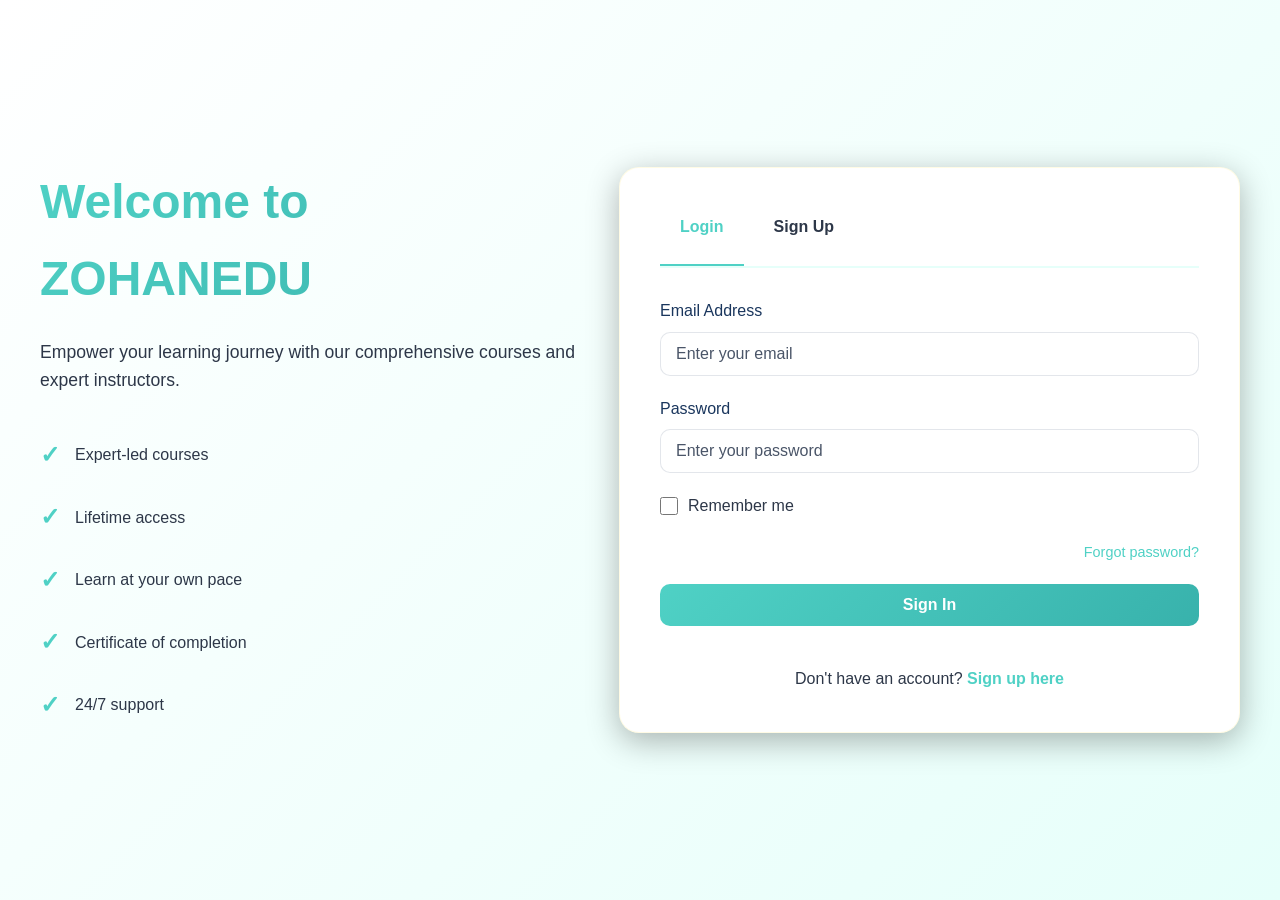
==== admin-dashboard.html @ fb6c00dd "ZOHANEDU: rebrand from NISPREEM, add policies, checkout popup, support email, logo Co-authored-by: C" ====
<!DOCTYPE html>
<html lang="en">
<head>
    <meta charset="UTF-8">
    <meta name="viewport" content="width=device-width, initial-scale=1.0">
    <title>ZOHANEDU</title>
    <link rel="stylesheet" href="styles.css">
    <style>
        .dashboard-container {
            display: flex;
            min-height: 100vh;
            background: var(--bg-darkest);
        }

        .sidebar {
            width: 280px;
            background: var(--bg-card);
            border-right: 1px solid rgba(255, 215, 0, 0.1);
            padding: 30px 0;
            position: fixed;
            left: 0;
            top: 0;
            height: 100vh;
            overflow-y: auto;
            z-index: 100;
        }

        .sidebar-header {
            padding: 0 20px 30px;
            border-bottom: 1px solid rgba(255, 215, 0, 0.1);
            margin-bottom: 20px;
        }

        .logo {
            font-size: 1.5rem;
            font-weight: 700;
            color: var(--primary-color);
            text-decoration: none;
            display: flex;
            align-items: center;
            gap: 10px;
        }

        .admin-badge {
            display: inline-block;
            background: rgba(30, 144, 255, 0.2);
            color: #1E90FF;
            padding: 4px 10px;
            border-radius: 20px;
            font-size: 0.7rem;
            font-weight: 700;
            margin-left: 10px;
        }

        .user-profile {
            display: flex;
            align-items: center;
            gap: 15px;
            padding: 15px 20px;
            margin-bottom: 10px;
        }

        .user-avatar {
            width: 50px;
            height: 50px;
            border-radius: 50%;
            background: linear-gradient(135deg, var(--primary-color), var(--primary-dark));
            display: flex;
            align-items: center;
            justify-content: center;
            color: var(--bg-darkest);
            font-weight: 700;
            font-size: 1.5rem;
        }

        .user-info h3 {
            color: var(--text-primary);
            margin: 0 0 5px 0;
            font-size: 0.95rem;
        }

        .user-info p {
            color: var(--text-tertiary);
            margin: 0;
            font-size: 0.85rem;
        }

        .sidebar-menu {
            list-style: none;
            padding: 0;
            margin: 0;
        }

        .sidebar-menu li a {
            display: flex;
            align-items: center;
            gap: 15px;
            padding: 12px 20px;
            color: var(--text-secondary);
            text-decoration: none;
            transition: all 0.3s ease;
            border-left: 3px solid transparent;
        }

        .sidebar-menu li a:hover,
        .sidebar-menu li a.active {
            color: var(--primary-color);
            background: rgba(255, 215, 0, 0.05);
            border-left-color: var(--primary-color);
        }

        .sidebar-footer {
            position: absolute;
            bottom: 20px;
            left: 0;
            right: 0;
            padding: 0 20px;
            border-top: 1px solid rgba(255, 215, 0, 0.1);
            padding-top: 20px;
        }

        .btn-logout {
            width: 100%;
            padding: 12px;
            background: rgba(255, 59, 48, 0.1);
            border: 1px solid rgba(255, 59, 48, 0.3);
            color: #FF3B30;
            border-radius: 8px;
            cursor: pointer;
            font-weight: 600;
            transition: all 0.3s ease;
        }

        .btn-logout:hover {
            background: rgba(255, 59, 48, 0.2);
        }

        .main-content {
            margin-left: 280px;
            flex: 1;
            padding: 30px;
        }

        .header {
            display: flex;
            justify-content: space-between;
            align-items: center;
            margin-bottom: 40px;
        }

        .header h1 {
            font-size: 2.2rem;
            color: var(--text-primary);
            margin: 0;
        }

        .stats-grid {
            display: grid;
            grid-template-columns: repeat(auto-fit, minmax(200px, 1fr));
            gap: 20px;
            margin-bottom: 40px;
        }

        .stat-card {
            background: var(--bg-card);
            border: 1px solid rgba(255, 215, 0, 0.1);
            border-radius: 15px;
            padding: 25px;
        }

        .stat-label {
            color: var(--text-secondary);
            margin: 0 0 10px 0;
            font-size: 0.95rem;
            font-weight: 600;
        }

        .stat-value {
            color: var(--primary-color);
            font-size: 2.5rem;
            font-weight: 700;
            margin: 0;
        }

        .stat-change {
            color: var(--text-tertiary);
            font-size: 0.85rem;
            margin-top: 8px;
        }

        .tabs {
            display: flex;
            gap: 10px;
            margin-bottom: 30px;
            border-bottom: 2px solid var(--bg-card);
            padding-bottom: 15px;
        }

        .tab-btn {
            padding: 10px 20px;
            background: none;
            border: none;
            color: var(--text-secondary);
            cursor: pointer;
            font-size: 1rem;
            font-weight: 600;
            transition: all 0.3s ease;
            position: relative;
        }

        .tab-btn.active {
            color: var(--primary-color);
        }

        .tab-btn.active::after {
            content: "";
            position: absolute;
            bottom: -15px;
            left: 0;
            right: 0;
            height: 2px;
            background: var(--primary-color);
        }

        .tab-content {
            display: none;
        }

        .tab-content.active {
            display: block;
        }

        .section-header {
            display: flex;
            justify-content: space-between;
            align-items: center;
            margin-bottom: 25px;
        }

        .section-header h2 {
            color: var(--text-primary);
            margin: 0;
            font-size: 1.5rem;
        }

        .btn-add {
            padding: 10px 20px;
            background: linear-gradient(135deg, var(--primary-color), var(--primary-dark));
            color: var(--bg-darkest);
            border: none;
            border-radius: 8px;
            cursor: pointer;
            font-weight: 600;
            transition: all 0.3s ease;
        }

        .btn-add:hover {
            transform: translateY(-2px);
            box-shadow: 0 12px 24px rgba(255, 215, 0, 0.3);
        }

        .table-container {
            background: var(--bg-card);
            border: 1px solid rgba(255, 215, 0, 0.1);
            border-radius: 15px;
            overflow: hidden;
        }

        table {
            width: 100%;
            border-collapse: collapse;
        }

        th {
            background: var(--bg-dark);
            color: var(--text-primary);
            padding: 15px;
            text-align: left;
            font-weight: 600;
            border-bottom: 2px solid rgba(255, 215, 0, 0.1);
        }

        td {
            padding: 15px;
            color: var(--text-secondary);
            border-bottom: 1px solid rgba(255, 215, 0, 0.05);
        }

        tr:hover {
            background: rgba(255, 215, 0, 0.02);
        }

        .status-badge {
            display: inline-block;
            padding: 4px 12px;
            border-radius: 20px;
            font-size: 0.85rem;
            font-weight: 600;
        }

        .status-active {
            background: rgba(30, 144, 255, 0.2);
            color: #1E90FF;
        }

        .status-inactive {
            background: rgba(255, 59, 48, 0.1);
            color: #FF3B30;
        }

        .action-buttons {
            display: flex;
            gap: 8px;
        }

        .btn-edit,
        .btn-delete {
            padding: 6px 12px;
            border: none;
            border-radius: 6px;
            cursor: pointer;
            font-size: 0.85rem;
            font-weight: 600;
            transition: all 0.3s ease;
        }

        .btn-edit {
            background: rgba(30, 144, 255, 0.2);
            color: #1E90FF;
        }

        .btn-edit:hover {
            background: rgba(30, 144, 255, 0.3);
        }

        .btn-delete {
            background: rgba(255, 59, 48, 0.1);
            color: #FF3B30;
        }

        .btn-delete:hover {
            background: rgba(255, 59, 48, 0.2);
        }

        .modal {
            display: none;
            position: fixed;
            top: 0;
            left: 0;
            width: 100%;
            height: 100%;
            background: rgba(0, 0, 0, 0.7);
            z-index: 1000;
            align-items: center;
            justify-content: center;
        }

        .modal.active {
            display: flex;
        }

        .modal-content {
            background: var(--bg-card);
            border: 1px solid rgba(255, 215, 0, 0.1);
            border-radius: 15px;
            padding: 30px;
            max-width: 500px;
            width: 90%;
            max-height: 90vh;
            overflow-y: auto;
        }

        .modal-header {
            display: flex;
            justify-content: space-between;
            align-items: center;
            margin-bottom: 25px;
        }

        .modal-header h2 {
            color: var(--text-primary);
            margin: 0;
        }

        .modal-close {
            background: none;
            border: none;
            color: var(--text-secondary);
            font-size: 1.5rem;
            cursor: pointer;
            transition: all 0.3s ease;
        }

        .modal-close:hover {
            color: var(--primary-color);
        }

        .form-group {
            margin-bottom: 20px;
        }

        .form-group label {
            display: block;
            margin-bottom: 8px;
            color: var(--text-primary);
            font-weight: 600;
        }

        .form-group input,
        .form-group textarea,
        .form-group select {
            width: 100%;
            padding: 10px 15px;
            background: var(--bg-dark);
            border: 1px solid rgba(255, 215, 0, 0.2);
            border-radius: 8px;
            color: var(--text-primary);
            font-size: 1rem;
            transition: all 0.3s ease;
        }

        .form-group textarea {
            resize: vertical;
            min-height: 100px;
        }

        .form-group input:focus,
        .form-group textarea:focus,
        .form-group select:focus {
            outline: none;
            border-color: var(--primary-color);
            box-shadow: 0 0 10px rgba(255, 215, 0, 0.2);
        }

        .btn-primary {
            width: 100%;
            padding: 12px;
            background: linear-gradient(135deg, var(--primary-color), var(--primary-dark));
            color: var(--bg-darkest);
            border: none;
            border-radius: 8px;
            cursor: pointer;
            font-weight: 600;
            transition: all 0.3s ease;
        }

        .btn-primary:hover {
            transform: translateY(-2px);
            box-shadow: 0 12px 24px rgba(255, 215, 0, 0.3);
        }

        .empty-state {
            text-align: center;
            padding: 60px 20px;
            color: var(--text-secondary);
        }

        .empty-state-icon {
            font-size: 4rem;
            margin-bottom: 20px;
        }

        @media (max-width: 768px) {
            .sidebar {
                width: 250px;
            }

            .main-content {
                margin-left: 250px;
                padding: 20px;
            }

            .header {
                flex-direction: column;
                gap: 15px;
            }

            .stats-grid {
                grid-template-columns: 1fr;
            }

            .table-container {
                overflow-x: auto;
            }
        }

        @media (max-width: 480px) {
            .sidebar {
                position: fixed;
                left: -280px;
                transition: all 0.3s ease;
            }

            .sidebar.active {
                left: 0;
            }

            .main-content {
                margin-left: 0;
            }

            .header h1 {
                font-size: 1.5rem;
            }
        }
    </style>
</head>
<body>
    <div class="dashboard-container">
        <!-- Sidebar -->
        <div class="sidebar" id="sidebar">
            <div class="sidebar-header">
                <a href="index.html" class="logo">
                    <img src="images/logo.jpeg" alt="ZOHANEDU">
                </a>
            </div>

            <div class="user-profile">
                <div class="user-avatar" id="userAvatar">👤</div>
                <div class="user-info">
                    <h3 id="userName">Admin</h3>
                    <p id="userEmail">admin@example.com</p>
                </div>
            </div>

            <ul class="sidebar-menu">
                <li><a href="#overview" onclick="switchTab('overview')" class="menu-link active">📊 Overview</a></li>
                <li><a href="#courses" onclick="switchTab('courses')" class="menu-link">📚 Manage Courses</a></li>
                <li><a href="#students" onclick="switchTab('students')" class="menu-link">👥 Students</a></li>
                <li><a href="#analytics" onclick="switchTab('analytics')" class="menu-link">📈 Analytics</a></li>
                <li><a href="#settings" onclick="switchTab('settings')" class="menu-link">⚙️ Settings</a></li>
            </ul>

            <div class="sidebar-footer">
                <button class="btn-logout" onclick="handleLogout()">Logout</button>
            </div>
        </div>

        <!-- Main Content -->
        <div class="main-content">
            <div class="header">
                <div>
                    <h1>Admin Dashboard</h1>
                    <p style="color: var(--text-tertiary); margin: 5px 0 0 0;">Welcome back, Admin</p>
                </div>
            </div>

            <!-- Overview Tab -->
            <div id="overview" class="tab-content active">
                <div class="stats-grid">
                    <div class="stat-card">
                        <h3 class="stat-label">Total Visitors</h3>
                        <p class="stat-value" id="totalStudents">0</p>
                        <p class="stat-change">↑ 12% from last month</p>
                    </div>
                    <div class="stat-card">
                        <h3 class="stat-label">Total Courses</h3>
                        <p class="stat-value" id="totalCourses">12</p>
                        <p class="stat-change">2 new this month</p>
                    </div>
                    <div class="stat-card">
                        <h3 class="stat-label">Total Revenue</h3>
                        <p class="stat-value" id="totalRevenue">₹0</p>
                        <p class="stat-change">↑ 28% from last month</p>
                    </div>
                    <div class="stat-card">
                        <h3 class="stat-label">Active Enrollments</h3>
                        <p class="stat-value" id="totalEnrollments">0</p>
                        <p class="stat-change">↑ 8% from last month</p>
                    </div>
                </div>
            </div>

            <!-- Courses Tab -->
            <div id="courses" class="tab-content">
                <div class="section-header">
                    <h2>Manage Courses</h2>
                    <button class="btn-add" onclick="openAddCourseModal()">+ Add New Course</button>
                </div>

                <div class="table-container">
                    <table>
                        <thead>
                            <tr>
                                <th>Course Name</th>
                                <th>Category</th>
                                <th>Price</th>
                                <th>Students</th>
                                <th>Status</th>
                                <th>Actions</th>
                            </tr>
                        </thead>
                        <tbody id="coursesTable">
                        </tbody>
                    </table>
                </div>
            </div>

            <!-- Students Tab -->
            <div id="students" class="tab-content">
                <div class="section-header">
                    <h2>Students List</h2>
                </div>

                <div class="table-container">
                    <table>
                        <thead>
                            <tr>
                                <th>Name</th>
                                <th>Email</th>
                                <th>Courses Enrolled</th>
                                <th>Join Date</th>
                                <th>Status</th>
                            </tr>
                        </thead>
                        <tbody id="studentsTable">
                        </tbody>
                    </table>
                </div>
            </div>

            <!-- Analytics Tab -->
            <div id="analytics" class="tab-content">
                <div class="section-header">
                    <h2>Analytics & Reports</h2>
                </div>

                <div class="stats-grid">
                    <div class="stat-card">
                        <h3 class="stat-label">Avg. Course Rating</h3>
                        <p class="stat-value">4.8</p>
                    </div>
                    <div class="stat-card">
                        <h3 class="stat-label">Completion Rate</h3>
                        <p class="stat-value">67%</p>
                    </div>
                    <div class="stat-card">
                        <h3 class="stat-label">Popular Course</h3>
                        <p class="stat-value">AI & ML</p>
                    </div>
                </div>
            </div>

            <!-- Settings Tab -->
            <div id="settings" class="tab-content">
                <div style="background: var(--bg-card); padding: 30px; border-radius: 15px; border: 1px solid rgba(255, 215, 0, 0.1);">
                    <h2 style="color: var(--text-primary); margin-bottom: 30px;">Admin Settings</h2>
                    
                    <div class="form-group">
                        <label>Full Name</label>
                        <input type="text" id="settingsName" value="">
                    </div>

                    <div class="form-group">
                        <label>Email</label>
                        <input type="email" id="settingsEmail" disabled value="">
                    </div>

                    <button class="btn-primary" onclick="updateAdminSettings()">Save Changes</button>
                </div>
            </div>
        </div>
    </div>

    <!-- Add Course Modal -->
    <div id="courseModal" class="modal">
        <div class="modal-content">
            <div class="modal-header">
                <h2>Add New Course</h2>
                <button class="modal-close" onclick="closeModal('courseModal')">✕</button>
            </div>

            <div class="form-group">
                <label>Course Title</label>
                <input type="text" id="courseTitle" placeholder="Enter course title">
            </div>

            <div class="form-group">
                <label>Category</label>
                <select id="courseCategory">
                    <option>Web Development</option>
                    <option>Data Science</option>
                    <option>Cloud Computing</option>
                    <option>AI & ML</option>
                </select>
            </div>

            <div class="form-group">
                <label>Price (₹)</label>
                <input type="number" id="coursePrice" placeholder="Enter course price">
            </div>

            <div class="form-group">
                <label>Duration</label>
                <input type="text" id="courseDuration" placeholder="e.g., 4 weeks">
            </div>

            <div class="form-group">
                <label>Description</label>
                <textarea id="courseDescription" placeholder="Enter course description"></textarea>
            </div>

            <button class="btn-primary" onclick="addCourse()">Create Course</button>
        </div>
    </div>

    <script src="config.js"></script>
    <script src="data/courses_data.js"></script>
    <script src="script-api.js"></script>
    <script>
        // Check if user is admin
        function checkAuth() {
            const currentUser = localStorage.getItem('currentUser');
            if (!currentUser) {
                window.location.href = 'login.html';
                return;
            }
            const user = JSON.parse(currentUser);
            if (user.role !== 'admin') {
                window.location.href = 'user-dashboard.html';
                return;
            }
            return user;
        }

        const currentUser = checkAuth();

        // Initialize dashboard
        window.addEventListener('load', async () => {
            loadUserData();
            await fetchCourses();  // Fetch courses from API first
            loadStatistics();
            loadCoursesTable();
            loadStudentsTable();
        });

        function loadUserData() {
            document.getElementById('userName').textContent = currentUser.name;
            document.getElementById('userEmail').textContent = currentUser.email;
            document.getElementById('settingsName').value = currentUser.name;
            document.getElementById('settingsEmail').value = currentUser.email;
            document.getElementById('userAvatar').textContent = currentUser.name.charAt(0).toUpperCase();
        }

        function loadStatistics() {
            const users = JSON.parse(localStorage.getItem('users')) || [];
            const students = users.filter(u => u.role === 'student');
            const coursesList = courses || [];
            
            let totalEnrollments = 0;
            students.forEach(s => totalEnrollments += (s.enrolledCourses ? s.enrolledCourses.length : 0));

            document.getElementById('totalStudents').textContent = students.length;
            document.getElementById('totalCourses').textContent = coursesList.length;
            document.getElementById('totalEnrollments').textContent = totalEnrollments;

            // Calculate revenue (assuming average ₹499 per enrollment)
            const totalRevenue = totalEnrollments * 499;
            document.getElementById('totalRevenue').textContent = '₹' + totalRevenue.toLocaleString();
        }

        function loadCoursesTable() {
            const coursesList = courses || [];
            const tbody = document.getElementById('coursesTable');
            
            tbody.innerHTML = coursesList.map(course => `
                <tr>
                    <td><strong>${course.title}</strong></td>
                    <td>${course.category}</td>
                    <td>₹${course.price}</td>
                    <td>${course.students || 0}</td>
                    <td><span class="status-badge status-active">Active</span></td>
                    <td>
                        <div class="action-buttons">
                            <button class="btn-edit" onclick="editCourse('${course._id}')">Edit</button>
                            <button class="btn-delete" onclick="deleteCourse('${course._id}')">Delete</button>
                        </div>
                    </td>
                </tr>
            `).join('');
        }

        function loadStudentsTable() {
            const users = JSON.parse(localStorage.getItem('users')) || [];
            const students = users.filter(u => u.role === 'student');
            const tbody = document.getElementById('studentsTable');

            tbody.innerHTML = students.map(student => {
                const joinDate = new Date(student.createdAt).toLocaleDateString();
                const enrolledCount = student.enrolledCourses ? student.enrolledCourses.length : 0;
                return `
                    <tr>
                        <td><strong>${student.name}</strong></td>
                        <td>${student.email}</td>
                        <td>${enrolledCount}</td>
                        <td>${joinDate}</td>
                        <td><span class="status-badge status-active">Active</span></td>
                    </tr>
                `;
            }).join('');
        }

        function openAddCourseModal() {
            document.getElementById('courseModal').classList.add('active');
        }

        function closeModal(modalId) {
            document.getElementById(modalId).classList.remove('active');
        }

        function addCourse() {
            const title = document.getElementById('courseTitle').value;
            const category = document.getElementById('courseCategory').value;
            const price = parseInt(document.getElementById('coursePrice').value);
            const duration = document.getElementById('courseDuration').value;
            const description = document.getElementById('courseDescription').value;

            if (!title || !price || !duration) {
                alert('Please fill in all required fields');
                return;
            }

            const newCourse = {
                id: Math.max(...(window.courses || []).map(c => c.id), 0) + 1,
                title: title,
                category: category,
                price: price,
                duration: duration,
                description: description,
                students: 0,
                instructor: 'ZOHANEDU Instructor'
            };

            if (!window.courses) window.courses = [];
            window.courses.push(newCourse);
            localStorage.setItem('courses', JSON.stringify(window.courses));

            alert('Course added successfully!');
            document.getElementById('courseTitle').value = '';
            document.getElementById('coursePrice').value = '';
            document.getElementById('courseDuration').value = '';
            document.getElementById('courseDescription').value = '';
            closeModal('courseModal');
            loadCoursesTable();
        }

        function editCourse(courseId) {
            alert('Edit functionality coming soon!');
        }

        function deleteCourse(courseId) {
            if (confirm('Are you sure you want to delete this course?')) {
                window.courses = (window.courses || []).filter(c => c.id !== courseId);
                localStorage.setItem('courses', JSON.stringify(window.courses));
                alert('Course deleted successfully!');
                loadCoursesTable();
            }
        }

        function switchTab(tabName) {
            event.preventDefault();
            
            document.querySelectorAll('.tab-content').forEach(tab => tab.classList.remove('active'));
            document.getElementById(tabName).classList.add('active');

            document.querySelectorAll('.menu-link').forEach(link => link.classList.remove('active'));
            event.target.classList.add('active');
        }

        function updateAdminSettings() {
            const newName = document.getElementById('settingsName').value;
            if (!newName) {
                alert('Please enter a name');
                return;
            }

            const users = JSON.parse(localStorage.getItem('users')) || [];
            const userIndex = users.findIndex(u => u.id === currentUser.id);
            if (userIndex !== -1) {
                users[userIndex].name = newName;
                localStorage.setItem('users', JSON.stringify(users));
                
                currentUser.name = newName;
                localStorage.setItem('currentUser', JSON.stringify(currentUser));
                loadUserData();
                
                alert('Settings updated successfully!');
            }
        }

        function handleLogout() {
            localStorage.removeItem('currentUser');
            window.location.href = 'login.html';
        }

        // Close modal when clicking outside
        document.addEventListener('click', (e) => {
            if (e.target.classList.contains('modal')) {
                e.target.classList.remove('active');
            }
        });
    </script>
</body>
</html>
---- styles.css ----
* {
    margin: 0;
    padding: 0;
    box-sizing: border-box;
}

:root {
    /* White & Mint Green EdTech palette */
    --primary-mint: #4FD1C5;
    --primary-mint-dark: #38B2AC;
    --bg-mint-light: #E6FFFA;
    --text-main: #1A365D;
    --white: #FFFFFF;
    --accent-mint: #81E6D9;

    --primary-color: var(--primary-mint);
    --primary-light: var(--accent-mint);
    --primary-dark: var(--primary-mint-dark);
    --secondary-color: var(--primary-mint);
    --success-color: var(--primary-mint);
    --danger-color: #E53E3E;
    --warning-color: var(--primary-mint-dark);

    --bg-darkest: var(--white);
    --bg-dark: var(--bg-mint-light);
    --bg-card: var(--white);
    --bg-light: #F0FFFF;
    --bg-lighter: var(--bg-mint-light);

    --text-primary: var(--text-main);
    --text-secondary: #2D3748;
    --text-tertiary: #4A5568;
    --text-light: #718096;

    --border-color: rgba(26, 54, 93, 0.12);
    --border-light: rgba(26, 54, 93, 0.06);
}

body {
    font-family: 'Segoe UI', Tahoma, Geneva, Verdana, sans-serif;
    line-height: 1.6;
    color: var(--text-secondary);
    background-color: var(--white);
}

.container {
    max-width: 1200px;
    margin: 0 auto;
    padding: 0 20px;
}

/* Navigation Bar */
.navbar {
    background-color: var(--white);
    box-shadow: 0 2px 8px rgba(26, 54, 93, 0.08);
    position: sticky;
    top: 0;
    z-index: 1000;
    border-bottom: 1px solid var(--border-color);
    backdrop-filter: blur(10px);
}

.nav-wrapper {
    display: flex;
    justify-content: space-between;
    align-items: center;
    padding: 1rem 0;
}

.logo {
    display: flex;
    align-items: center;
    height: 50px;
    flex-shrink: 0;
}

.logo img {
    height: 100%;
    max-height: 50px;
    width: auto;
    object-fit: contain;
    display: block;
}

/* Search Bar */
.search-container {
    display: flex;
    align-items: center;
    background: var(--bg-mint-light);
    border: 1px solid var(--accent-mint);
    border-radius: 20px;
    padding: 0 10px;
    margin: 0 1rem;
    flex-grow: 1;
    max-width: 400px; /* Limit width */
}

.search-container input {
    background: transparent;
    border: none;
    color: var(--text-main);
    padding: 8px 10px;
    outline: none;
    flex-grow: 1;
    font-size: 0.9rem;
}

.search-container input::placeholder {
    color: var(--text-tertiary);
}

.search-container button {
    background: transparent;
    border: none;
    cursor: pointer;
    font-size: 1.2rem;
    padding: 5px;
    color: var(--primary-mint);
}

.nav-links {
    display: flex;
    list-style: none;
    gap: 2rem;
}

.nav-links a {
    text-decoration: none;
    color: var(--text-secondary);
    transition: color 0.3s ease;
    font-weight: 500;
}

.nav-links a:hover {
    color: var(--primary-mint-dark);
    padding: 8px 16px;
    border-radius: 20px;
    background-color: var(--bg-mint-light);
    transition: all 0.3s ease;
}

.hamburger {
    display: none;
    background: none;
    border: none;
    font-size: 1.5rem;
    cursor: pointer;
    color: var(--primary-mint) !important;
}

/* Hero Section */
.hero {
    background: linear-gradient(135deg, var(--primary-mint) 0%, var(--primary-mint-dark) 100%);
    color: var(--white);
    padding: 100px 20px;
    text-align: center;
}

.hero-content h1 {
    font-size: 3rem;
    margin-bottom: 1rem;
    color: var(--white);
}

.hero-content p {
    font-size: 1.3rem;
    margin-bottom: 2rem;
    opacity: 0.95;
    color: var(--white);
}

/* Buttons */
.btn {
    padding: 12px 30px;
    border: none;
    border-radius: 5px;
    font-size: 1rem;
    cursor: pointer;
    transition: all 0.3s ease;
    font-weight: 600;
}

.btn-primary {
    background-color: var(--primary-mint);
    color: var(--white);
}

.btn-primary:hover {
    background-color: var(--primary-mint-dark);
    transform: translateY(-2px);
    box-shadow: 0 4px 12px rgba(79, 209, 197, 0.35);
}

/* Categories Section */
.categories-section {
    padding: 80px 0;
    background-color: var(--bg-dark);
}

.categories-section h2 {
    text-align: center;
    margin-bottom: 3rem;
    font-size: 2.2rem;
    color: var(--text-main);
}

.categories-grid {
    display: grid;
    grid-template-columns: repeat(auto-fit, minmax(150px, 1fr));
    gap: 2rem;
}

.category-card {
    background-color: var(--white);
    padding: 2rem;
    border-radius: 8px;
    text-align: center;
    cursor: pointer;
    transition: all 0.3s ease;
    border: 2px solid var(--border-color);
    box-shadow: 0 2px 8px rgba(26, 54, 93, 0.06);
}

.category-card:hover {
    border-color: var(--primary-mint);
    transform: translateY(-5px);
    box-shadow: 0 8px 20px rgba(79, 209, 197, 0.2);
    background-color: var(--bg-mint-light);
}

.category-card h3 {
    margin-top: 1rem;
    color: var(--text-main);
}

/* Courses Section */
.courses-section {
    padding: 80px 0;
    background-color: var(--white);
}

.courses-section h2 {
    text-align: center;
    margin-bottom: 2rem;
    font-size: 2.2rem;
    color: var(--text-main);
}

.filter-section {
    display: flex;
    justify-content: center;
    gap: 1rem;
    margin-bottom: 3rem;
    flex-wrap: wrap;
}

.filter-btn {
    padding: 8px 20px;
    border: 2px solid var(--accent-mint);
    background-color: transparent;
    border-radius: 20px;
    cursor: pointer;
    transition: all 0.3s ease;
    font-weight: 500;
    color: var(--text-secondary);
}

.filter-btn:hover,
.filter-btn.active {
    background-color: var(--primary-mint);
    color: var(--white);
    border-color: var(--primary-mint);
}

.courses-grid {
    display: grid;
    grid-template-columns: repeat(auto-fill, minmax(280px, 1fr));
    gap: 2rem;
}

.course-card {
    background-color: var(--white);
    border-radius: 8px;
    overflow: hidden;
    box-shadow: 0 4px 12px rgba(26, 54, 93, 0.08);
    transition: all 0.3s ease;
    cursor: pointer;
    border: 1px solid var(--border-color);
}

.course-card:hover {
    transform: translateY(-6px);
    box-shadow: 0 12px 24px rgba(79, 209, 197, 0.2);
    border-color: var(--accent-mint);
    background-color: var(--bg-mint-light);
}

.course-image {
    width: 100%;
    height: 200px;
    background: linear-gradient(135deg, var(--primary-mint) 0%, var(--primary-mint-dark) 100%);
    display: flex;
    align-items: center;
    justify-content: center;
    color: var(--white);
    font-size: 1.2rem;
    font-weight: bold;
}

.course-content {
    padding: 1.5rem;
}

.course-badge {
    display: inline-block;
    background-color: var(--bg-mint-light);
    color: var(--primary-mint-dark);
    padding: 4px 12px;
    border-radius: 20px;
    font-size: 0.8rem;
    margin-bottom: 0.5rem;
    border: 1px solid var(--accent-mint);
}

.course-card h3 {
    margin: 0.5rem 0;
    font-size: 1.2rem;
    color: var(--text-main);
}

.course-info {
    color: var(--text-tertiary);
    font-size: 0.9rem;
    margin: 0.5rem 0;
}

.course-footer {
    display: flex;
    justify-content: space-between;
    align-items: center;
    margin-top: 1rem;
    padding-top: 1rem;
    border-top: 1px solid var(--border-color);
}

.course-price {
    font-size: 1.5rem;
    font-weight: bold;
    color: var(--primary-mint-dark);
}

.course-btn {
    background-color: var(--primary-mint);
    color: var(--white);
    border: none;
    padding: 8px 16px;
    border-radius: 5px;
    cursor: pointer;
    transition: all 0.3s ease;
    font-weight: 600;
}

.course-btn:hover {
    background-color: var(--primary-mint-dark);
    transform: scale(1.02);
}

/* About Section */
.about-section {
    padding: 80px 0;
    background-color: var(--bg-mint-light);
}

.about-content {
    display: grid;
    grid-template-columns: 1fr 1fr;
    gap: 3rem;
    align-items: center;
}

.about-section h2 {
    font-size: 2.2rem;
    margin-bottom: 1.5rem;
    color: var(--text-main);
}

.about-list {
    list-style: none;
}

.about-list li {
    padding: 0.8rem 0;
    font-size: 1.1rem;
    color: var(--text-secondary);
}

.about-stats {
    display: grid;
    grid-template-columns: 1fr 1fr 1fr;
    gap: 2rem;
}

.stat {
    text-align: center;
    padding: 2rem;
    background-color: var(--white);
    border-radius: 8px;
    border: 1px solid var(--border-color);
    box-shadow: 0 2px 8px rgba(26, 54, 93, 0.06);
}

.stat h3 {
    font-size: 2.5rem;
    color: var(--primary-mint-dark);
    margin-bottom: 0.5rem;
}

.stat p {
    color: var(--text-tertiary);
}

/* Newsletter Section */
.newsletter-section {
    background: linear-gradient(135deg, var(--primary-mint) 0%, var(--primary-mint-dark) 100%);
    color: var(--white);
    padding: 60px 20px;
    text-align: center;
}

.newsletter-section h2 {
    font-size: 2rem;
    margin-bottom: 0.5rem;
    color: var(--white);
}

.newsletter-section p {
    margin-bottom: 2rem;
    opacity: 0.95;
    color: var(--white);
}

.newsletter-form {
    display: flex;
    gap: 1rem;
    max-width: 500px;
    margin: 0 auto;
    flex-wrap: wrap;
    justify-content: center;
}

.newsletter-form input {
    flex: 1;
    min-width: 200px;
    padding: 12px 20px;
    border: none;
    border-radius: 5px;
    font-size: 1rem;
    background-color: var(--white);
    color: var(--text-main);
}

/* Footer */
.footer {
    background-color: var(--white);
    color: var(--text-secondary);
    padding: 60px 0 20px;
    border-top: 1px solid var(--border-color);
}

.footer-content {
    display: grid;
    grid-template-columns: repeat(auto-fit, minmax(250px, 1fr));
    gap: 4rem;
    margin-bottom: 2rem;
}

.footer-section h3 {
    margin-bottom: 1rem;
    color: var(--text-main);
}

.footer-section ul {
    list-style: none;
}

.footer-section ul li {
    margin-bottom: 0.5rem;
}

.footer-section a {
    color: var(--text-tertiary);
    text-decoration: none;
    transition: color 0.3s ease;
}

.footer-section a:hover {
    color: var(--primary-mint);
}

.social-links {
    display: flex;
    gap: 1rem;
    flex-wrap: wrap;
}

.footer-bottom {
    text-align: center;
    padding-top: 2rem;
    border-top: 1px solid var(--border-color);
    color: var(--text-tertiary);
}

/* Modal */
.modal {
    display: none;
    position: fixed;
    z-index: 2000;
    left: 0;
    top: 0;
    width: 100%;
    height: 100%;
    background-color: rgba(0, 0, 0, 0.7);
    animation: fadeIn 0.3s ease;
}

@keyframes fadeIn {
    from { opacity: 0; }
    to { opacity: 1; }
}

.modal-content {
    background-color: var(--white);
    margin: 5% auto;
    padding: 2rem;
    border-radius: 8px;
    width: 90%;
    max-width: 500px;
    animation: slideIn 0.3s ease;
    border: 1px solid var(--border-color);
    color: var(--text-secondary);
    box-shadow: 0 12px 40px rgba(26, 54, 93, 0.15);
}

@keyframes slideIn {
    from {
        transform: translateY(-50px);
        opacity: 0;
    }
    to {
        transform: translateY(0);
        opacity: 1;
    }
}

.close {
    color: var(--text-tertiary);
    float: right;
    font-size: 28px;
    font-weight: bold;
    cursor: pointer;
}

.close:hover {
    color: var(--primary-mint);
}

.modal-details {
    margin: 1.5rem 0;
    padding: 1rem 0;
    border-top: 1px solid var(--border-color);
    border-bottom: 1px solid var(--border-color);
}

.modal-details p {
    margin: 0.5rem 0;
    color: var(--text-secondary);
}

#enrollBtn {
    width: 100%;
    margin-top: 1rem;
}

/* Responsive Design */
@media (max-width: 768px) {
    .logo {
        height: 44px;
    }
    .logo img {
        max-height: 44px;
    }
    
    .search-container {
        margin: 0 5px;
        order: 1; /* Move to center */
        padding: 0 5px;
    }
    
    .search-container input {
        width: 100px; /* Smaller input */
        font-size: 0.8rem;
    }

    .hamburger {
        display: block;
        order: 2; /* Move to right */
    }

    .nav-links {
        display: none;
        position: absolute;
        top: 100%;
        left: 0;
        right: 0;
        background-color: var(--white) !important;
        flex-direction: column;
        gap: 0;
        box-shadow: 0 4px 12px rgba(26, 54, 93, 0.12);
        padding-bottom: 1rem;
    }

    .nav-links.active {
        display: flex;
    }

    .nav-links li {
        padding: 1rem 2rem;
        border-bottom: 1px solid var(--border-color);
    }

    .hero-content h1 {
        font-size: 2rem;
    }

    .hero-content p {
        font-size: 1rem;
    }

    .hero {
        padding: 60px 20px;
    }

    .categories-grid {
        grid-template-columns: repeat(auto-fit, minmax(120px, 1fr));
    }

    .about-content {
        grid-template-columns: 1fr;
    }

    .about-stats {
        grid-template-columns: 1fr;
    }

    .newsletter-form {
        flex-direction: column;
    }

    .newsletter-form input,
    .newsletter-form button {
        width: 100%;
    }

    .courses-grid {
        grid-template-columns: 1fr;
    }

    .filter-section {
        justify-content: flex-start;
        overflow-x: auto;
        padding-bottom: 0.5rem;
    }

    .filter-btn {
        white-space: nowrap;
    }
}

@media (max-width: 480px) {
    .hero-content h1 {
        font-size: 1.5rem;
    }

    .categories-section h2,
    .courses-section h2,
    .about-section h2,
    .newsletter-section h2 {
        font-size: 1.5rem;
    }

    .stat h3 {
        font-size: 2rem;
    }

    .footer-content {
        grid-template-columns: 1fr;
    }
}

/* Pagination Styles */
.pagination {
    display: flex;
    justify-content: center;
    align-items: center;
    margin-top: 2rem;
    gap: 1rem;
}

.pagination button {
    background: transparent;
    border: 1px solid var(--border-color);
    color: var(--text-main);
    padding: 0.5rem 1rem;
    border-radius: 4px;
    cursor: pointer;
    transition: all 0.3s ease;
}

.pagination button:hover:not(:disabled) {
    background: var(--primary-mint);
    color: var(--white);
    border-color: var(--primary-mint);
}

.pagination button:disabled {
    opacity: 0.5;
    cursor: not-allowed;
}

.page-info {
    color: var(--text-secondary);
    font-size: 0.9rem;
}
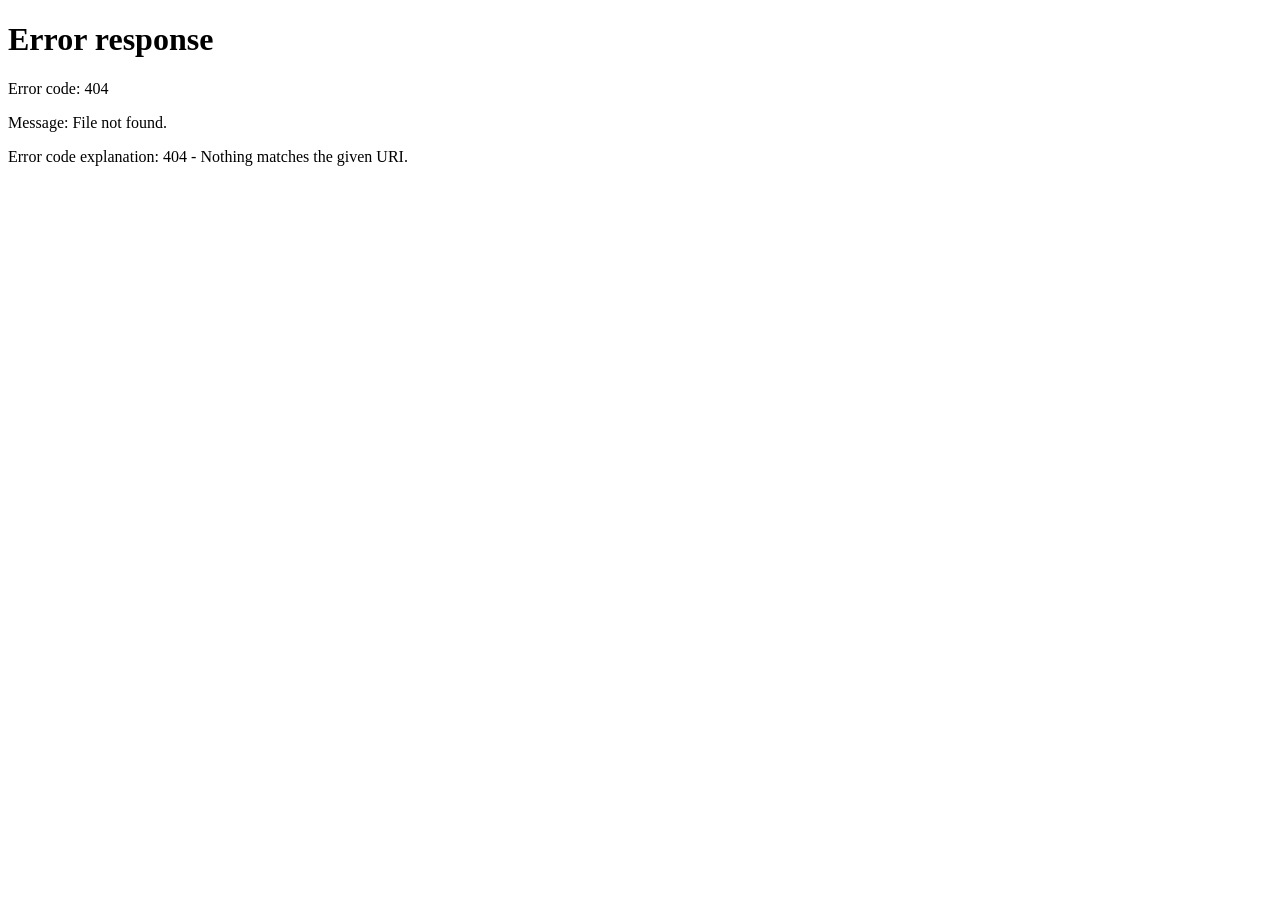
==== commit 04aae826: "Clean URLs: add vercel.json rewrites, remove .html from links and redirects Co-authored-by: Cursor <" ====
--- a/admin-dashboard.html
+++ b/admin-dashboard.html
@@ -12,44 +12,62 @@
             background: var(--bg-darkest);
         }
 
+        .dashboard-navbar {
+            position: fixed;
+            top: 0;
+            left: 0;
+            right: 0;
+            height: 64px;
+            background: var(--white);
+            border-bottom: 1px solid var(--border-color);
+            display: flex;
+            align-items: center;
+            justify-content: space-between;
+            padding: 0 24px;
+            z-index: 200;
+            box-shadow: 0 2px 8px rgba(26, 54, 93, 0.06);
+        }
+
+        .dashboard-navbar .logo {
+            display: flex;
+            align-items: center;
+            text-decoration: none;
+            height: 44px;
+        }
+
+        .dashboard-navbar .logo img {
+            height: 100%;
+            width: auto;
+            object-fit: contain;
+        }
+
+        .dashboard-navbar .btn-logout {
+            width: auto;
+            padding: 10px 20px;
+            background: rgba(255, 59, 48, 0.1);
+            border: 1px solid rgba(255, 59, 48, 0.3);
+            color: #FF3B30;
+            border-radius: 8px;
+            cursor: pointer;
+            font-weight: 600;
+            transition: all 0.3s ease;
+        }
+
+        .dashboard-navbar .btn-logout:hover {
+            background: rgba(255, 59, 48, 0.2);
+        }
+
         .sidebar {
             width: 280px;
             background: var(--bg-card);
-            border-right: 1px solid rgba(255, 215, 0, 0.1);
-            padding: 30px 0;
+            border-right: 1px solid var(--border-color);
+            padding: 20px 0;
             position: fixed;
             left: 0;
-            top: 0;
-            height: 100vh;
+            top: 64px;
+            height: calc(100vh - 64px);
             overflow-y: auto;
             z-index: 100;
-        }
-
-        .sidebar-header {
-            padding: 0 20px 30px;
-            border-bottom: 1px solid rgba(255, 215, 0, 0.1);
-            margin-bottom: 20px;
-        }
-
-        .logo {
-            font-size: 1.5rem;
-            font-weight: 700;
-            color: var(--primary-color);
-            text-decoration: none;
-            display: flex;
-            align-items: center;
-            gap: 10px;
-        }
-
-        .admin-badge {
-            display: inline-block;
-            background: rgba(30, 144, 255, 0.2);
-            color: #1E90FF;
-            padding: 4px 10px;
-            border-radius: 20px;
-            font-size: 0.7rem;
-            font-weight: 700;
-            margin-left: 10px;
         }
 
         .user-profile {
@@ -109,34 +127,10 @@
             border-left-color: var(--primary-color);
         }
 
-        .sidebar-footer {
-            position: absolute;
-            bottom: 20px;
-            left: 0;
-            right: 0;
-            padding: 0 20px;
-            border-top: 1px solid rgba(255, 215, 0, 0.1);
-            padding-top: 20px;
-        }
-
-        .btn-logout {
-            width: 100%;
-            padding: 12px;
-            background: rgba(255, 59, 48, 0.1);
-            border: 1px solid rgba(255, 59, 48, 0.3);
-            color: #FF3B30;
-            border-radius: 8px;
-            cursor: pointer;
-            font-weight: 600;
-            transition: all 0.3s ease;
-        }
-
-        .btn-logout:hover {
-            background: rgba(255, 59, 48, 0.2);
-        }
 
         .main-content {
             margin-left: 280px;
+            margin-top: 64px;
             flex: 1;
             padding: 30px;
         }
@@ -506,15 +500,17 @@
     </style>
 </head>
 <body>
+    <!-- Top Navbar -->
+    <nav class="dashboard-navbar">
+        <a href="/" class="logo">
+            <img src="images/logo.jpeg" alt="ZOHANEDU">
+        </a>
+        <button class="btn-logout" onclick="handleLogout()">Logout</button>
+    </nav>
+
     <div class="dashboard-container">
         <!-- Sidebar -->
         <div class="sidebar" id="sidebar">
-            <div class="sidebar-header">
-                <a href="index.html" class="logo">
-                    <img src="images/logo.jpeg" alt="ZOHANEDU">
-                </a>
-            </div>
-
             <div class="user-profile">
                 <div class="user-avatar" id="userAvatar">👤</div>
                 <div class="user-info">
@@ -530,10 +526,6 @@
                 <li><a href="#analytics" onclick="switchTab('analytics')" class="menu-link">📈 Analytics</a></li>
                 <li><a href="#settings" onclick="switchTab('settings')" class="menu-link">⚙️ Settings</a></li>
             </ul>
-
-            <div class="sidebar-footer">
-                <button class="btn-logout" onclick="handleLogout()">Logout</button>
-            </div>
         </div>
 
         <!-- Main Content -->
@@ -712,12 +704,12 @@
         function checkAuth() {
             const currentUser = localStorage.getItem('currentUser');
             if (!currentUser) {
-                window.location.href = 'login.html';
+                window.location.href = '/login';
                 return;
             }
             const user = JSON.parse(currentUser);
             if (user.role !== 'admin') {
-                window.location.href = 'user-dashboard.html';
+                window.location.href = '/user-dashboard';
                 return;
             }
             return user;
@@ -890,7 +882,7 @@
 
         function handleLogout() {
             localStorage.removeItem('currentUser');
-            window.location.href = 'login.html';
+            window.location.href = '/login';
         }
 
         // Close modal when clicking outside
